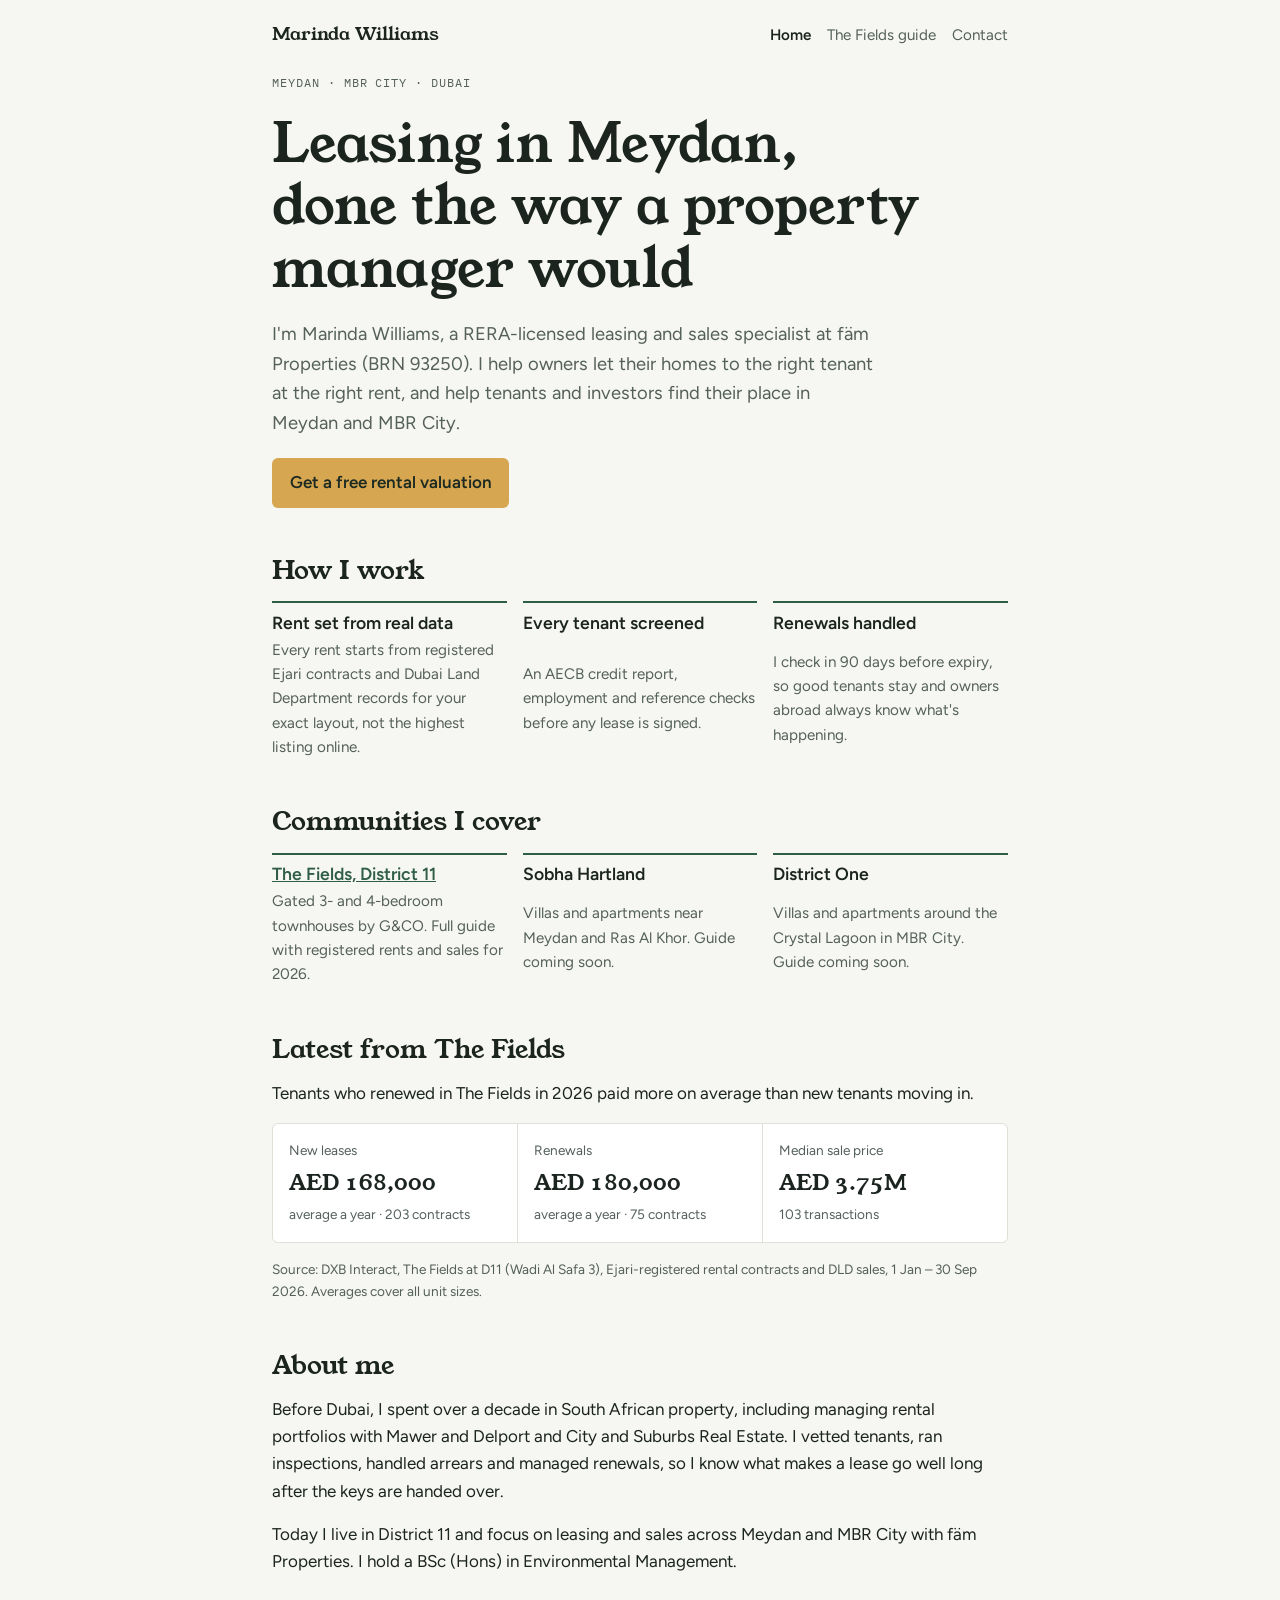
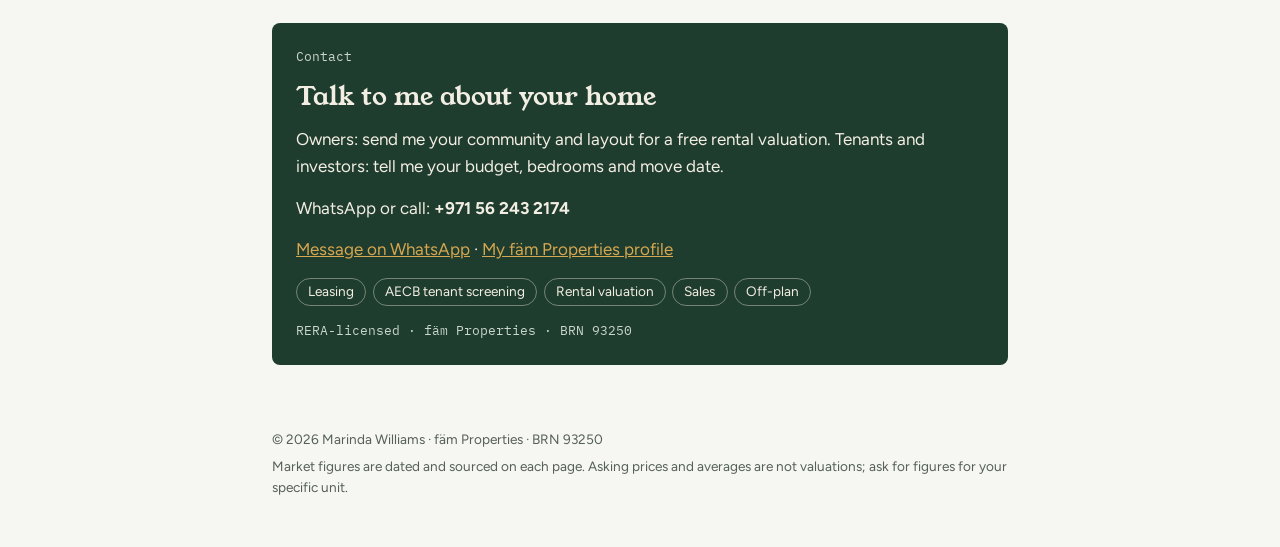
==== index.html @ 13151a9a "First version of website: home, The Fields guide, robots, sitemap, llms.txt Co-Authored-By: Claude O" ====
<!doctype html>
<html lang="en">
<head>
<meta charset="utf-8">
<meta name="viewport" content="width=device-width, initial-scale=1">
<title>Marinda Williams | Leasing Specialist, Meydan &amp; MBR City, Dubai</title>
<meta name="description" content="Marinda Williams is a leasing and sales specialist for Meydan and MBR City, Dubai, including The Fields and District 11. Former property manager. AECB-screened tenants. fäm Properties, BRN 93250.">
<link rel="canonical" href="https://marindawilliams.github.io/">
<meta property="og:title" content="Marinda Williams | Leasing Specialist, Meydan &amp; MBR City">
<meta property="og:description" content="Leasing and sales in Meydan and MBR City, Dubai. Former property manager. Every tenant AECB credit-screened.">
<meta property="og:url" content="https://marindawilliams.github.io/">
<meta property="og:type" content="profile">
<link rel="preconnect" href="https://fonts.googleapis.com">
<link rel="preconnect" href="https://fonts.gstatic.com" crossorigin>
<link rel="stylesheet" href="https://fonts.googleapis.com/css2?family=Young+Serif&family=Figtree:wght@400;500;600&family=IBM+Plex+Mono:wght@400;500&display=swap">
<link rel="stylesheet" href="/style.css">
<script type="application/ld+json">
{
  "@context": "https://schema.org",
  "@graph": [
    {
      "@type": "RealEstateAgent",
      "@id": "https://marindawilliams.github.io/#agent",
      "name": "Marinda Williams",
      "jobTitle": "Leasing and Sales Specialist",
      "description": "Leasing and sales specialist for Meydan and Mohammed Bin Rashid City (MBR City), Dubai, including The Fields, District 11, Sobha Hartland and District One. Former property manager with over a decade in South African property. Every tenant AECB credit-screened; rents priced from Ejari and Dubai Land Department data.",
      "url": "https://marindawilliams.github.io/",
      "telephone": "+971562432174",
      "identifier": {"@type": "PropertyValue", "name": "BRN", "value": "93250"},
      "worksFor": {"@type": "RealEstateAgent", "name": "fäm Properties", "url": "https://famproperties.com"},
      "areaServed": [
        {"@type": "Place", "name": "Meydan, Dubai"},
        {"@type": "Place", "name": "Mohammed Bin Rashid City (MBR City), Dubai"},
        {"@type": "Place", "name": "The Fields, District 11, Wadi Al Safa 3, Dubai"},
        {"@type": "Place", "name": "Sobha Hartland, Dubai"},
        {"@type": "Place", "name": "District One, Dubai"}
      ],
      "knowsLanguage": "en",
      "knowsAbout": ["Residential leasing in Dubai", "AECB tenant credit screening", "Rental valuation", "Property management", "Off-plan sales"],
      "sameAs": ["https://famproperties.com/dubai-real-estate-agents/marinda-williams"]
    },
    {
      "@type": "WebSite",
      "@id": "https://marindawilliams.github.io/#site",
      "url": "https://marindawilliams.github.io/",
      "name": "Marinda Williams – Meydan Leasing",
      "publisher": {"@id": "https://marindawilliams.github.io/#agent"}
    }
  ]
}
</script>
</head>
<body>
<nav class="top" aria-label="Site">
  <a class="brand" href="/">Marinda Williams</a>
  <ul>
    <li><a href="/" aria-current="page">Home</a></li>
    <li><a href="/the-fields/">The Fields guide</a></li>
    <li><a href="#contact">Contact</a></li>
  </ul>
</nav>

<main class="wrap">
  <header style="display:grid;gap:1.25rem">
    <p class="eyebrow">Meydan · MBR City · Dubai</p>
    <h1>Leasing in Meydan, done the way a property manager would</h1>
    <p class="lead">I'm Marinda Williams, a RERA-licensed leasing and sales specialist at fäm Properties (BRN 93250). I help owners let their homes to the right tenant at the right rent, and help tenants and investors find their place in Meydan and MBR City.</p>
    <a class="btn" href="#contact">Get a free rental valuation</a>
  </header>

  <section aria-labelledby="how-h">
    <h2 id="how-h">How I work</h2>
    <div class="cards">
      <div class="card"><h3>Rent set from real data</h3><p>Every rent starts from registered Ejari contracts and Dubai Land Department records for your exact layout, not the highest listing online.</p></div>
      <div class="card"><h3>Every tenant screened</h3><p>An AECB credit report, employment and reference checks before any lease is signed.</p></div>
      <div class="card"><h3>Renewals handled</h3><p>I check in 90 days before expiry, so good tenants stay and owners abroad always know what's happening.</p></div>
    </div>
  </section>

  <section aria-labelledby="areas-h">
    <h2 id="areas-h">Communities I cover</h2>
    <div class="cards">
      <div class="card"><h3><a href="/the-fields/">The Fields, District 11</a></h3><p>Gated 3- and 4-bedroom townhouses by G&amp;CO. Full guide with registered rents and sales for 2026.</p></div>
      <div class="card"><h3>Sobha Hartland</h3><p>Villas and apartments near Meydan and Ras Al Khor. Guide coming soon.</p></div>
      <div class="card"><h3>District One</h3><p>Villas and apartments around the Crystal Lagoon in MBR City. Guide coming soon.</p></div>
    </div>
  </section>

  <section aria-labelledby="data-h">
    <h2 id="data-h">Latest from The Fields</h2>
    <p>Tenants who renewed in The Fields in 2026 paid more on average than new tenants moving in.</p>
    <div class="facts">
      <div class="fact"><small>New leases</small><b>AED 168,000</b><small>average a year · 203 contracts</small></div>
      <div class="fact"><small>Renewals</small><b>AED 180,000</b><small>average a year · 75 contracts</small></div>
      <div class="fact"><small>Median sale price</small><b>AED 3.75M</b><small>103 transactions</small></div>
    </div>
    <p class="note">Source: DXB Interact, The Fields at D11 (Wadi Al Safa 3), Ejari-registered rental contracts and DLD sales, 1 Jan – 30 Sep 2026. Averages cover all unit sizes.</p>
  </section>

  <section aria-labelledby="about-h">
    <h2 id="about-h">About me</h2>
    <p>Before Dubai, I spent over a decade in South African property, including managing rental portfolios with Mawer and Delport and City and Suburbs Real Estate. I vetted tenants, ran inspections, handled arrears and managed renewals, so I know what makes a lease go well long after the keys are handed over.</p>
    <p>Today I live in District 11 and focus on leasing and sales across Meydan and MBR City with fäm Properties. I hold a BSc (Hons) in Environmental Management.</p>
  </section>

  <section class="agent" id="contact" aria-labelledby="contact-h">
    <p class="meta">Contact</p>
    <h2 id="contact-h">Talk to me about your home</h2>
    <p>Owners: send me your community and layout for a free rental valuation. Tenants and investors: tell me your budget, bedrooms and move date.</p>
    <p>WhatsApp or call: <strong>+971 56 243 2174</strong></p>
    <p><a href="https://wa.me/971562432174">Message on WhatsApp</a> · <a href="https://famproperties.com/dubai-real-estate-agents/marinda-williams">My fäm Properties profile</a></p>
    <ul class="pills"><li>Leasing</li><li>AECB tenant screening</li><li>Rental valuation</li><li>Sales</li><li>Off-plan</li></ul>
    <p class="meta">RERA-licensed · fäm Properties · BRN 93250</p>
  </section>
</main>

<footer class="site">
  <p>© 2026 Marinda Williams · fäm Properties · BRN 93250</p>
  <p>Market figures are dated and sourced on each page. Asking prices and averages are not valuations; ask for figures for your specific unit.</p>
</footer>
</body>
</html>
---- style.css ----
:root{
  --bg:#f6f7f2;--surface:#ffffff;--ink:#1c241f;--muted:#55605a;--line:#dde2d8;
  --field:#2f5d46;--field-deep:#1f3d2e;--field-soft:#e3ece4;--sand:#8a6420;--gold:#d6a650;
  --f-display:"Young Serif",Georgia,"Times New Roman",serif;
  --f-body:"Figtree",system-ui,-apple-system,"Segoe UI",sans-serif;
  --f-data:"IBM Plex Mono",ui-monospace,Menlo,monospace;
  color-scheme:light;
}
@media (prefers-color-scheme:dark){:root{
  --bg:#131915;--surface:#1b231e;--ink:#e7ece6;--muted:#a3ada5;--line:#2c3730;
  --field:#8cc4a4;--field-deep:#20322a;--field-soft:#20322a;--sand:#d8ad72;--gold:#d6a650;color-scheme:dark}}
*{box-sizing:border-box}
html{-webkit-text-size-adjust:100%}
body{margin:0;background:var(--bg);color:var(--ink);font-family:var(--f-body);font-size:1.0625rem;line-height:1.6;padding:0 16px}
a{color:var(--field)}
a:focus-visible,button:focus-visible,summary:focus-visible{outline:2px solid var(--gold);outline-offset:2px}
.wrap{max-width:46rem;margin:0 auto;padding-block:1.5rem 4rem;display:grid;gap:3rem}
nav.top{max-width:46rem;margin:0 auto;padding-block:1.25rem 0;display:flex;flex-wrap:wrap;gap:.5rem 1.25rem;align-items:baseline;justify-content:space-between}
nav.top .brand{font-family:var(--f-display);font-size:1.15rem;color:var(--ink);text-decoration:none}
nav.top ul{list-style:none;margin:0;padding:0;display:flex;flex-wrap:wrap;gap:.25rem 1rem;font-size:.95rem}
nav.top ul a{color:var(--muted);text-decoration:none}
nav.top ul a[aria-current]{color:var(--ink);font-weight:600}
h1,h2,h3{font-family:var(--f-display);font-weight:400;text-wrap:balance;margin:0;line-height:1.15}
h1{font-size:clamp(2.2rem,7vw,3.4rem)}
h2{font-size:1.6rem}
h3{font-size:1.1rem;font-family:var(--f-body);font-weight:600}
p{margin:0}
section{display:grid;gap:1rem}
.eyebrow{font-family:var(--f-data);font-size:.75rem;letter-spacing:.08em;text-transform:uppercase;color:var(--muted)}
.lead{font-size:1.15rem;color:var(--muted);max-width:38rem}
.facts{display:grid;grid-template-columns:repeat(auto-fit,minmax(9.5rem,1fr));gap:1px;background:var(--line);border:1px solid var(--line);border-radius:6px;overflow:hidden}
.fact{background:var(--surface);padding:1rem;display:grid;gap:.25rem;min-width:0}
.fact b{font-family:var(--f-display);font-weight:400;font-size:1.35rem;font-variant-numeric:tabular-nums}
.fact small{color:var(--muted);font-size:.85rem}
.cards{display:grid;grid-template-columns:repeat(auto-fit,minmax(12rem,1fr));gap:1rem}
.card{border-top:2px solid var(--field);padding-top:.6rem;display:grid;gap:.3rem;min-width:0}
.card p{color:var(--muted);font-size:.95rem}
.tablebox{overflow-x:auto;border:1px solid var(--line);border-radius:6px;background:var(--surface)}
table{border-collapse:collapse;width:100%;min-width:30rem;font-size:.95rem}
th,td{padding:.7rem .9rem;text-align:left;border-bottom:1px solid var(--line);vertical-align:top}
th{font-family:var(--f-data);font-size:.72rem;letter-spacing:.06em;text-transform:uppercase;color:var(--muted);font-weight:500}
td.num{font-family:var(--f-data);font-variant-numeric:tabular-nums;white-space:nowrap}
tr:last-child td{border-bottom:0}
.note{font-size:.85rem;color:var(--muted)}
details{border-bottom:1px solid var(--line);padding:.9rem 0}
details:first-of-type{border-top:1px solid var(--line)}
summary{cursor:pointer;font-weight:600;list-style:none;display:flex;justify-content:space-between;gap:1rem}
summary::-webkit-details-marker{display:none}
summary::after{content:"+";font-family:var(--f-data);color:var(--field)}
details[open] summary::after{content:"\2013"}
details p{margin-top:.6rem;color:var(--muted)}
.agent{background:var(--field-deep);color:#f3eee3;border-radius:8px;padding:1.5rem;display:grid;gap:.9rem}
.agent h2{color:#f3eee3}
.agent a{color:var(--gold)}
.agent .meta{font-family:var(--f-data);font-size:.8rem;color:#c9d6cc}
.pills{display:flex;flex-wrap:wrap;gap:.4rem;padding:0;margin:0;list-style:none}
.pills li{font-size:.85rem;border:1px solid rgba(243,238,227,.4);border-radius:999px;padding:.15rem .7rem}
.btn{display:inline-block;align-self:start;justify-self:start;background:var(--gold);color:#1c2a22 !important;text-decoration:none;font-weight:600;padding:.7rem 1.1rem;border-radius:6px}
.sources{font-size:.85rem;color:var(--muted);display:grid;gap:.4rem}
.sources ul{margin:0;padding-left:1.1rem}
footer.site{max-width:46rem;margin:0 auto;padding-block:0 3rem;font-size:.85rem;color:var(--muted);display:grid;gap:.3rem}
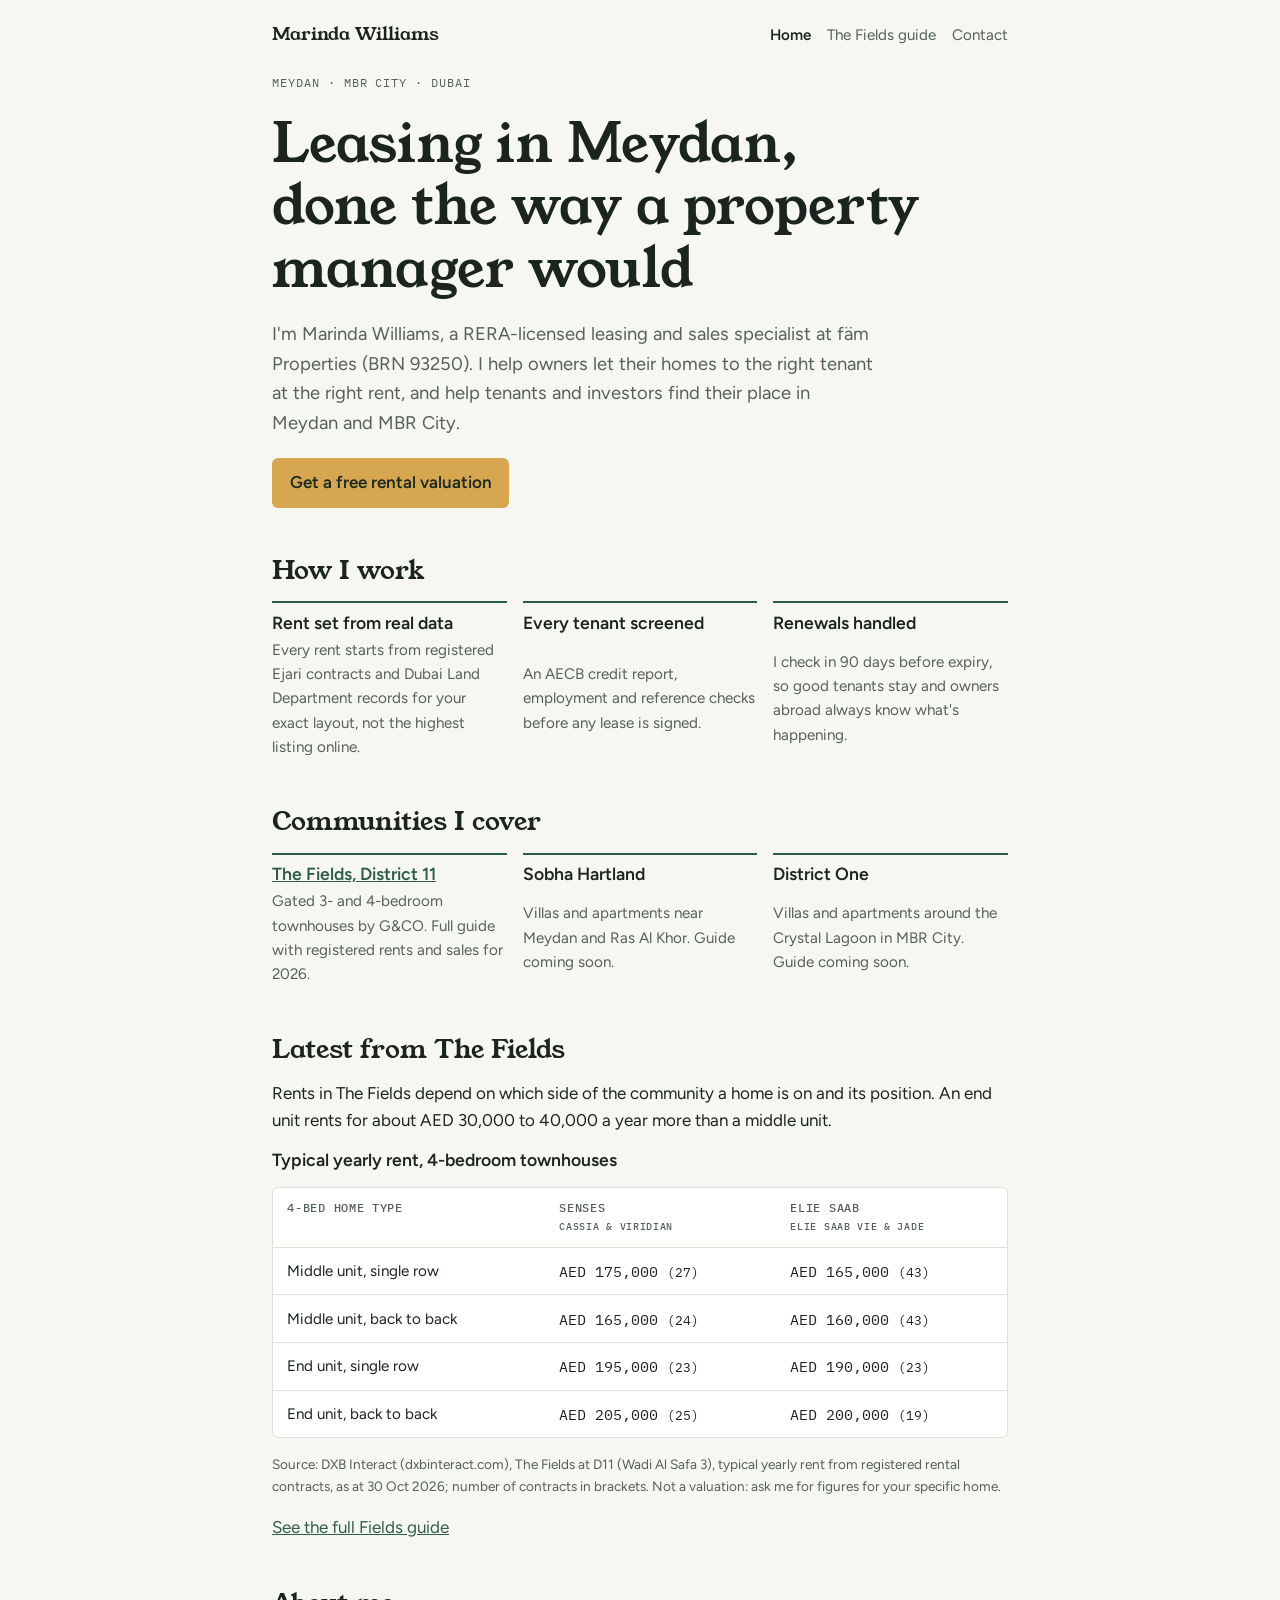
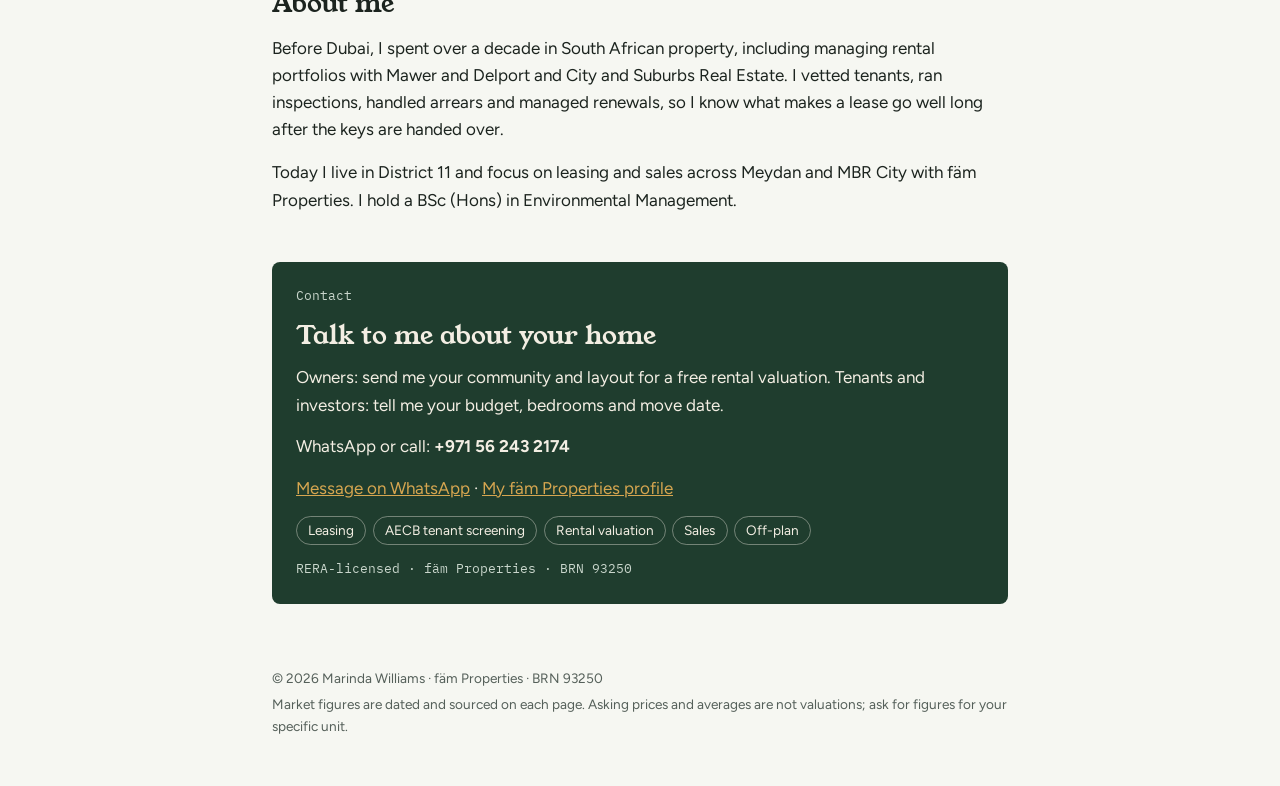
==== commit 0c0f150c: "Homepage: show The Fields rents by home type (Senses vs Elie Saab) instead of blended averages" ====
--- a/index.html
+++ b/index.html
@@ -88,13 +88,21 @@
 
   <section aria-labelledby="data-h">
     <h2 id="data-h">Latest from The Fields</h2>
-    <p>Tenants who renewed in The Fields in 2026 paid more on average than new tenants moving in.</p>
-    <div class="facts">
-      <div class="fact"><small>New leases</small><b>AED 168,000</b><small>average a year · 203 contracts</small></div>
-      <div class="fact"><small>Renewals</small><b>AED 180,000</b><small>average a year · 75 contracts</small></div>
-      <div class="fact"><small>Median sale price</small><b>AED 3.75M</b><small>103 transactions</small></div>
+    <p>Rents in The Fields depend on which side of the community a home is on and its position. An end unit rents for about AED 30,000 to 40,000 a year more than a middle unit.</p>
+    <h3>Typical yearly rent, 4-bedroom townhouses</h3>
+    <div class="tablebox">
+      <table>
+        <thead><tr><th>4-bed home type</th><th>Senses<br><small>Cassia &amp; Viridian</small></th><th>Elie Saab<br><small>Elie Saab Vie &amp; Jade</small></th></tr></thead>
+        <tbody>
+          <tr><td>Middle unit, single row</td><td class="num">AED 175,000 <small>(27)</small></td><td class="num">AED 165,000 <small>(43)</small></td></tr>
+          <tr><td>Middle unit, back to back</td><td class="num">AED 165,000 <small>(24)</small></td><td class="num">AED 160,000 <small>(43)</small></td></tr>
+          <tr><td>End unit, single row</td><td class="num">AED 195,000 <small>(23)</small></td><td class="num">AED 190,000 <small>(23)</small></td></tr>
+          <tr><td>End unit, back to back</td><td class="num">AED 205,000 <small>(25)</small></td><td class="num">AED 200,000 <small>(19)</small></td></tr>
+        </tbody>
+      </table>
     </div>
-    <p class="note">Source: DXB Interact, The Fields at D11 (Wadi Al Safa 3), Ejari-registered rental contracts and DLD sales, 1 Jan – 30 Sep 2026. Averages cover all unit sizes.</p>
+    <p class="note">Source: DXB Interact (dxbinteract.com), The Fields at D11 (Wadi Al Safa 3), typical yearly rent from registered rental contracts, as at 30 Oct 2026; number of contracts in brackets. Not a valuation: ask me for figures for your specific home.</p>
+    <p><a href="the-fields/">See the full Fields guide</a></p>
   </section>
 
   <section aria-labelledby="about-h">
